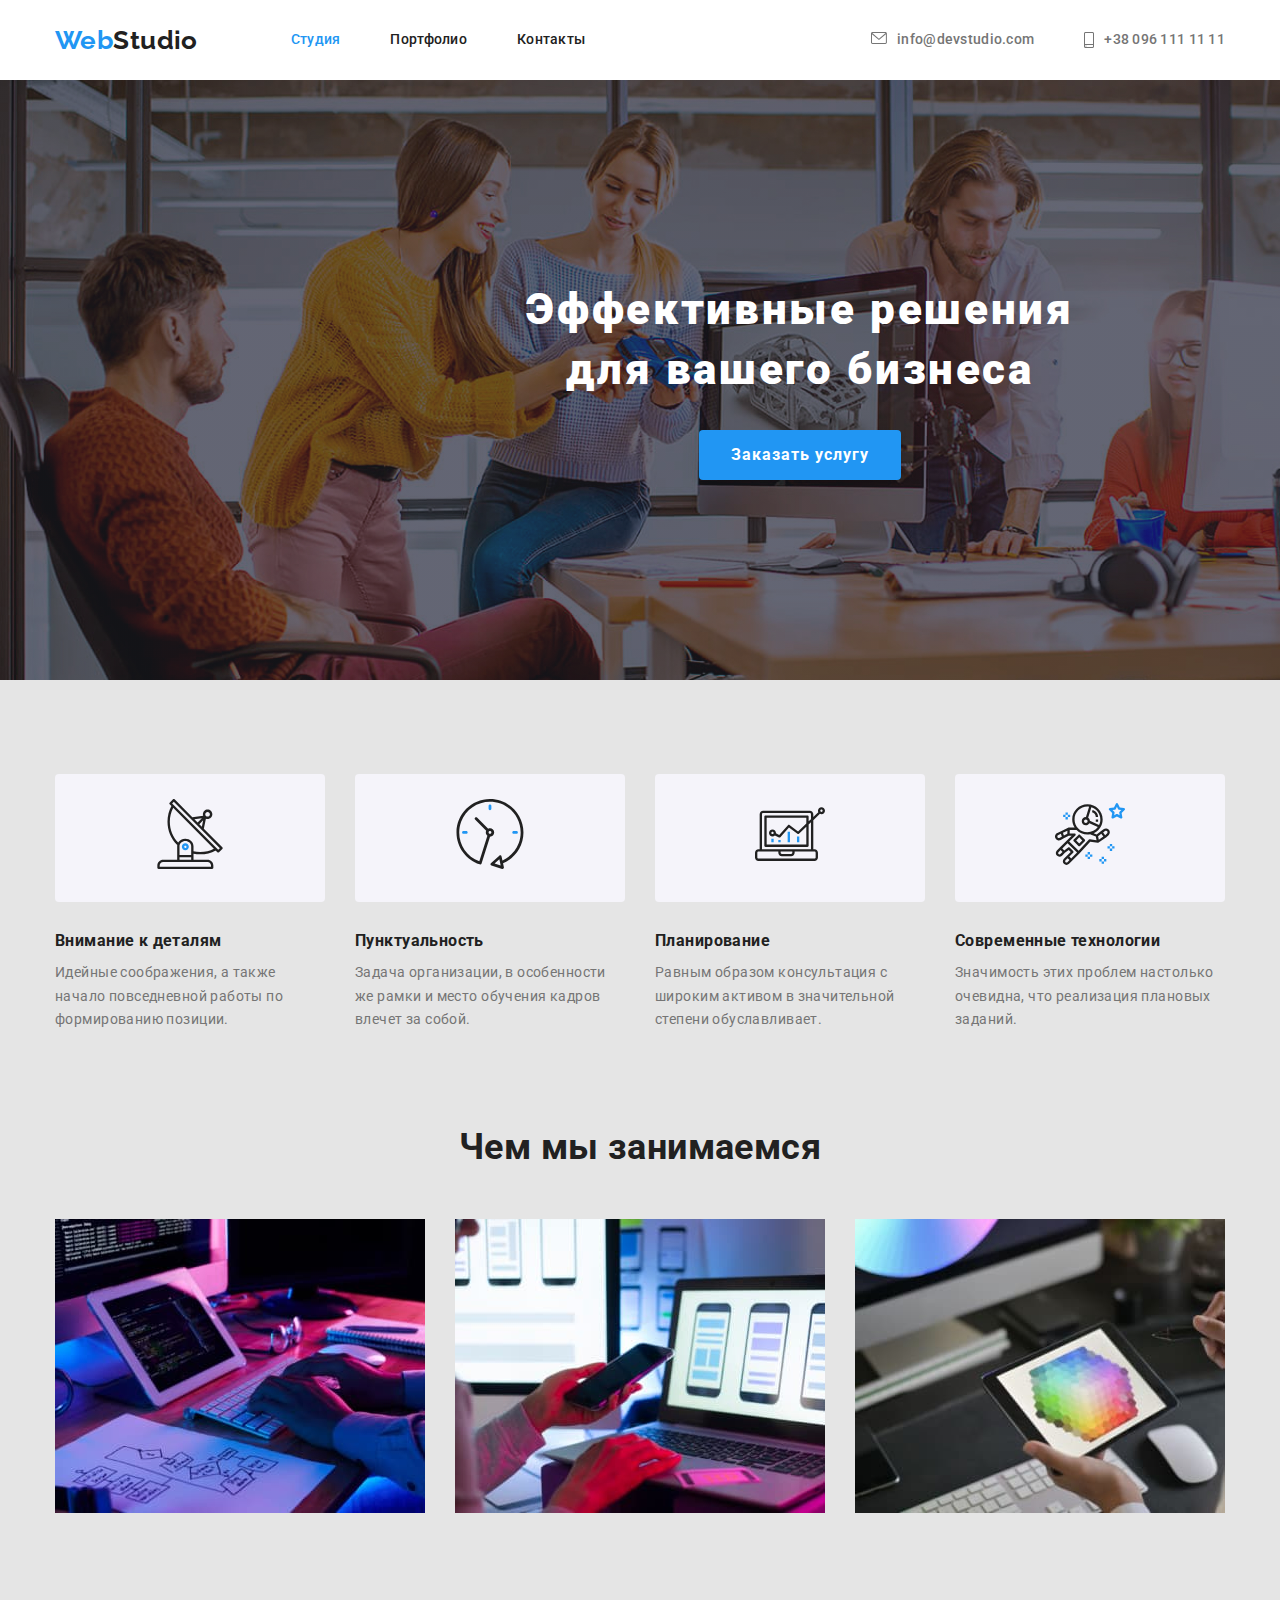
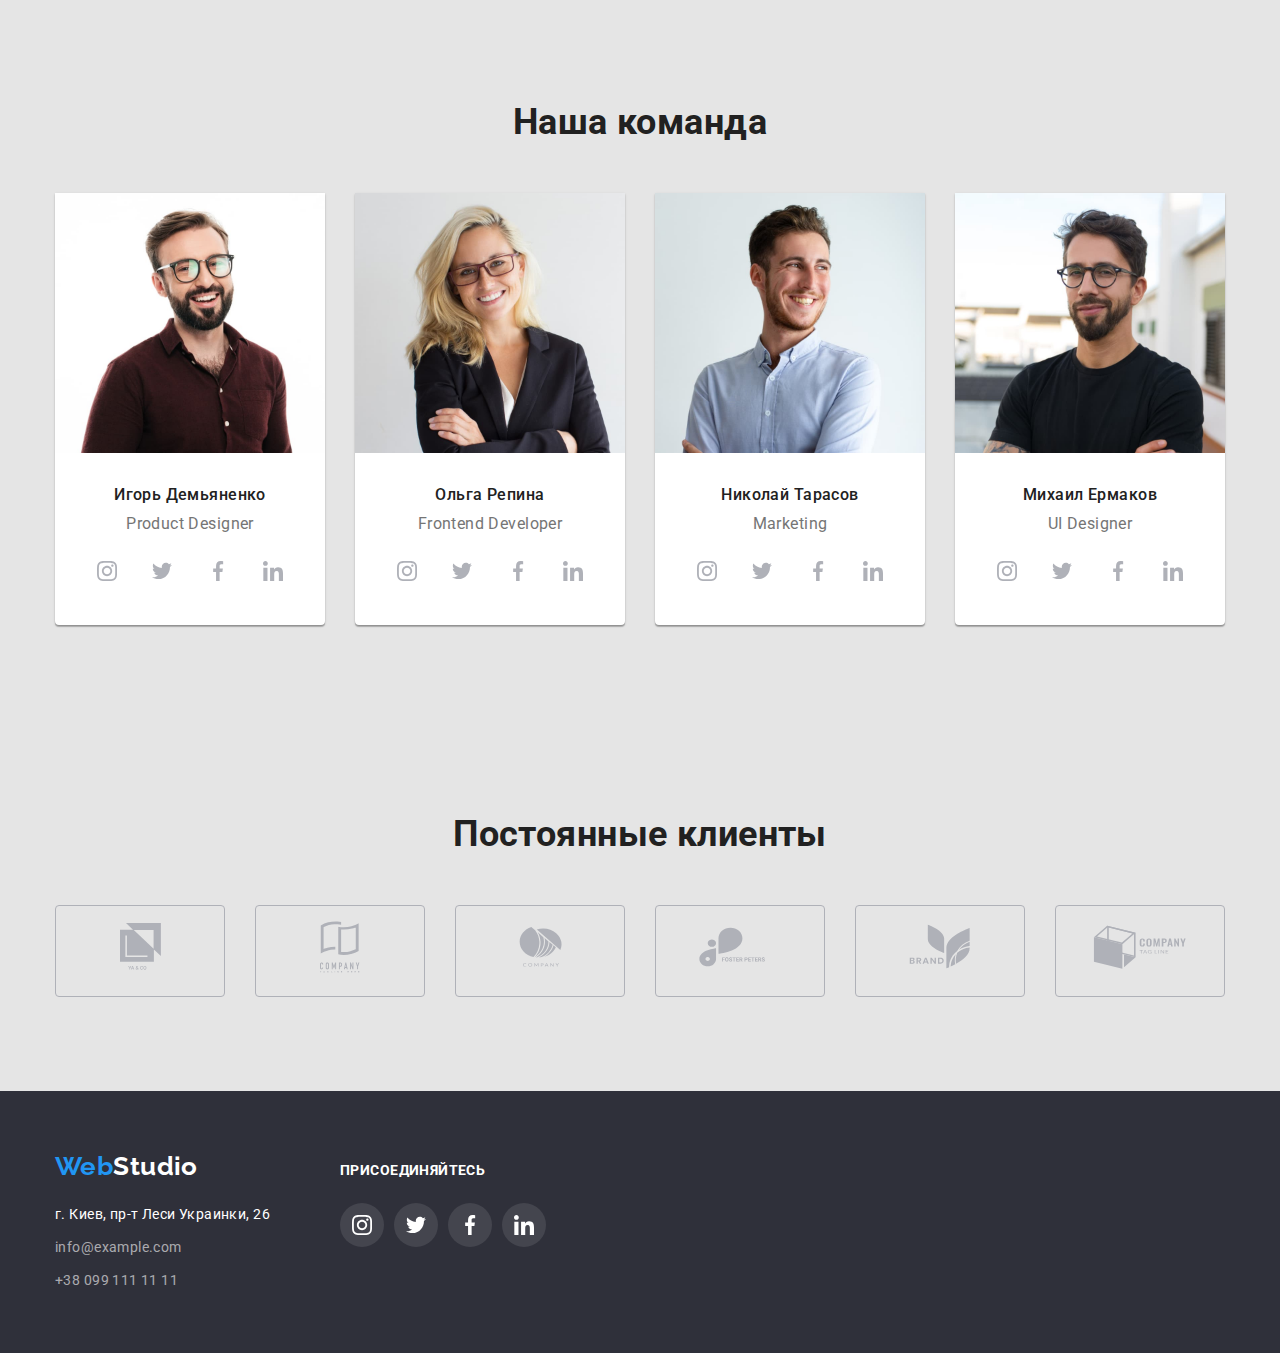
==== index.html @ 5de12aaf "Скопированы файлы из дз№4" ====
<!DOCTYPE html>
<html lang="ru">
  <head>
    <meta charset="UTF-8" />
    <meta http-equiv="X-UA-Compatible" content="IE=edge" />
    <meta name="viewport" content="width=device-width, initial-scale=1.0" />
    <title>WebStudio</title>
    <link rel="preconnect" href="https://fonts.googleapis.com" />
    <link rel="preconnect" href="https://fonts.gstatic.com" crossorigin />
    <link
      href="https://fonts.googleapis.com/css2?family=Raleway:wght@600&family=Roboto:wght@400;500;700;900&display=swap"
      rel="stylesheet"
    />
    <link rel="stylesheet" href="./css/style.css" />
  </head>
  <body>
    <!-- header -->
    <header class="header">
      <div class="container header-nav">
        <nav class="nav">
          <a href="" lang="en" class="logo-header">
            <span class="logo-decor">Web</span>Studio</a
          >
          <ul class="nav-list">
            <li><a href="" class="nav-link current">Студия</a></li>
            <li><a href="./portfolio.html" class="nav-link">Портфолио</a></li>
            <li><a href="" class="nav-link">Контакты</a></li>
          </ul>
        </nav>

        <ul class="cotacts-list">
          <li>
            <a href="" class="nav-communication">
              <svg class="icon-envelope" width="16px" height="12px">
                <use href="img/sprite.svg#icon-envelope"></use>
              </svg>
              info@devstudio.com</a
            >
          </li>
          <li>
            <a href="" class="nav-communication">
              <svg class="icon-tel" width="10px" height="16px">
                <use href="./img/sprite.svg#icon-smartphone"></use>
              </svg>
              +38 096 111 11 11</a
            >
          </li>
        </ul>
      </div>
    </header>
    <!-- Main -->
    <main>
      <section class="hero">
        <h1 class="hero-title">
          Эффективные решения <br />
          для вашего бизнеса
        </h1>
        <button class="hero-button">Заказать услугу</button>
      </section>
      <!-- Особенности -->
      <section class="section our-feathers">
        <div class="container">
          <!-- <h2 class="feature-tittle">Особенности</h2> -->
          <ul class="feature-list">
            <li>
              <div class="icon-feature-container">
                <svg class="icon-feature icon-antena">
                  <use href="./img/sprite.svg#icon-antenna_1"></use>
                </svg>
              </div>
              <h3 class="feature-list-title">Внимание к деталям</h3>
              <p class="feature-info">
                Идейные соображения, а также начало повседневной работы по
                формированию позиции.
              </p>
            </li>
            <li>
              <div class="icon-feature-container">
                <svg class="icon-feature icon-clock">
                  <use href="./img/sprite.svg#icon-clock_1"></use>
                </svg>
              </div>
              <h3 class="feature-list-title">Пунктуальность</h3>
              <p class="feature-info">
                Задача организации, в особенности же рамки и место обучения
                кадров влечет за собой.
              </p>
            </li>
            <li>
              <div class="icon-feature-container">
                <svg class="icon-feature icon-diagram">
                  <use href="./img/sprite.svg#icon-diagram_1"></use>
                </svg>
              </div>
              <h3 class="feature-list-title">Планирование</h3>
              <p class="feature-info">
                Равным образом консультация с широким активом в значительной
                степени обуславливает.
              </p>
            </li>
            <li>
              <div class="icon-feature-container">
                <svg class="icon-feature icon-astronaut">
                  <use href="./img/sprite.svg#icon-astronaut_1"></use>
                </svg>
              </div>
              <h3 class="feature-list-title">Современные технологии</h3>
              <p class="feature-info">
                Значимость этих проблем настолько очевидна, что реализация
                плановых заданий.
              </p>
            </li>
          </ul>
        </div>
      </section>
      <!--Чем мы занимаемя-->
      <section class="section our-lessons">
        <div class="container">
          <h2 class="lessons-titile">Чем мы занимаемся</h2>
          <ul class="lessons-list">
            <li><img src="./img/foto1.jpg" alt="Компьютер" width="370" /></li>
            <li><img src="./img/foto2.jpg" alt="Телефон" width="370" /></li>
            <li><img src="./img/foto3.jpg" alt="Планшет" width="370" /></li>
          </ul>
        </div>
      </section>
      <!-- Наша Команда -->
      <section class="section our-team">
        <div class="container">
          <h2 class="team-title">Наша команда</h2>

          <ul class="team-list">
            <li class="list-item-worker">
              <div class="foto-container">
                <img src="./img/human1.jpg" alt="Игорь" width="270" />
              </div>
              <div class="name-info-container">
                <h3 class="team-name">Игорь Демьяненко</h3>
                <p lang="en" class="name-info">Product Designer</p>
                <ul class="sochial-icon-list">
                  <li class="sochial-icon-link">
                    <a href="">
                      <svg class="sochial-icon-link-svg">
                        <use href="./img/sprite.svg#icon-instagram"></use>
                      </svg>
                    </a>
                  </li>
                  <li class="sochial-icon-link">
                    <a href="">
                      <svg class="sochial-icon-link-svg">
                        <use href="./img/sprite.svg#icon-twitter"></use>
                      </svg>
                    </a>
                  </li>
                  <li class="sochial-icon-link">
                    <a href="">
                      <svg class="sochial-icon-link-svg">
                        <use href="./img/sprite.svg#icon-facebook"></use>
                      </svg>
                    </a>
                  </li>
                  <li class="sochial-icon-link">
                    <a href="">
                      <svg class="sochial-icon-link-svg">
                        <use href="./img/sprite.svg#icon-linkedin"></use>
                      </svg>
                    </a>
                  </li>
                </ul>
              </div>
            </li>
            <li class="list-item-worker">
              <div class="foto-container">
                <img src="./img/human2.jpg" alt="Ольга" width="270" />
              </div>
              <div class="name-info-container">
                <h3 class="team-name">Ольга Репина</h3>
                <p lang="en" class="name-info">Frontend Developer</p>
                <ul class="sochial-icon-list">
                  <li class="sochial-icon-link">
                    <a href="">
                      <svg class="sochial-icon-link-svg">
                        <use href="./img/sprite.svg#icon-instagram"></use>
                      </svg>
                    </a>
                  </li>
                  <li class="sochial-icon-link">
                    <a href="">
                      <svg class="sochial-icon-link-svg">
                        <use href="./img/sprite.svg#icon-twitter"></use>
                      </svg>
                    </a>
                  </li>
                  <li class="sochial-icon-link">
                    <a href="">
                      <svg class="sochial-icon-link-svg">
                        <use href="./img/sprite.svg#icon-facebook"></use>
                      </svg>
                    </a>
                  </li>
                  <li class="sochial-icon-link">
                    <a href="">
                      <svg class="sochial-icon-link-svg">
                        <use href="./img/sprite.svg#icon-linkedin"></use>
                      </svg>
                    </a>
                  </li>
                </ul>
              </div>
            </li>
            <li class="list-item-worker">
              <div class="foto-container">
                <img src="./img/human3.jpg" alt="Николай" width="270" />
              </div>
              <div class="name-info-container">
                <h3 class="team-name">Николай Тарасов</h3>
                <p lang="en" class="name-info">Marketing</p>
                <ul class="sochial-icon-list">
                  <li class="sochial-icon-link">
                    <a href="">
                      <svg class="sochial-icon-link-svg">
                        <use href="./img/sprite.svg#icon-instagram"></use>
                      </svg>
                    </a>
                  </li>
                  <li class="sochial-icon-link">
                    <a href="">
                      <svg class="sochial-icon-link-svg">
                        <use href="./img/sprite.svg#icon-twitter"></use>
                      </svg>
                    </a>
                  </li>
                  <li class="sochial-icon-link">
                    <a href="">
                      <svg class="sochial-icon-link-svg">
                        <use href="./img/sprite.svg#icon-facebook"></use>
                      </svg>
                    </a>
                  </li>
                  <li class="sochial-icon-link">
                    <a href="">
                      <svg class="sochial-icon-link-svg">
                        <use href="./img/sprite.svg#icon-linkedin"></use>
                      </svg>
                    </a>
                  </li>
                </ul>
              </div>
            </li>
            <li class="list-item-worker">
              <div class="foto-container">
                <img src="./img/human4.jpg" alt="Михаил" width="270" />
              </div>
              <div class="name-info-container">
                <h3 class="team-name">Михаил Ермаков</h3>
                <p lang="en" class="name-info">UI Designer</p>
                <ul class="sochial-icon-list">
                  <li class="sochial-icon-link">
                    <a href="https://www.instagram.com/">
                      <svg class="sochial-icon-link-svg">
                        <use href="./img/sprite.svg#icon-instagram"></use>
                      </svg>
                    </a>
                  </li>
                  <li class="sochial-icon-link">
                    <a href="">
                      <svg class="sochial-icon-link-svg">
                        <use href="./img/sprite.svg#icon-twitter"></use>
                      </svg>
                    </a>
                  </li>
                  <li class="sochial-icon-link">
                    <a href="">
                      <svg class="sochial-icon-link-svg">
                        <use href="./img/sprite.svg#icon-facebook"></use>
                      </svg>
                    </a>
                  </li>
                  <li class="sochial-icon-link">
                    <a href="">
                      <svg class="sochial-icon-link-svg">
                        <use href="./img/sprite.svg#icon-linkedin"></use>
                      </svg>
                    </a>
                  </li>
                </ul>
              </div>
            </li>
          </ul>
        </div>
      </section>
      <section>
        <div class="container regular-customers">
          <h2 class="regular-customers-title">Постоянные клиенты</h2>
          <ul class="regular-customers-list">
            <li class="regular-customers-item">
              <a href="">
                <svg
                  class="regular-customers-item-svg"
                  width="41px"
                  height="47px"
                >
                  <use href="./img/sprite.svg#icon-comp-logo1"></use>
                </svg>
              </a>
            </li>
            <li class="regular-customers-item">
              <a href="">
                <svg
                  class="regular-customers-item-svg"
                  width="40px"
                  height="52px"
                >
                  <use href="./img/sprite.svg#icon-comp-logo2"></use>
                </svg>
              </a>
            </li>
            <li class="regular-customers-item">
              <a href="">
                <svg
                  class="regular-customers-item-svg"
                  width="43px"
                  height="41px"
                >
                  <use href="./img/sprite.svg#icon-comp-logo3"></use>
                </svg>
              </a>
            </li>
            <li class="regular-customers-item">
              <a href="">
                <svg
                  class="regular-customers-item-svg"
                  width="84px"
                  height="40px"
                >
                  <use href="./img/sprite.svg#icon-comp-logo4"></use>
                </svg>
              </a>
            </li>
            <li class="regular-customers-item">
              <a href="">
                <svg
                  class="regular-customers-item-svg"
                  width="62px"
                  height="45px"
                >
                  <use href="./img/sprite.svg#icon-comp-logo5"></use>
                </svg>
              </a>
            </li>
            <li class="regular-customers-item">
              <a href="">
                <svg
                  class="regular-customers-item-svg"
                  width="94px"
                  height="44px"
                >
                  <use href="./img/sprite.svg#icon-comp-logo6"></use>
                </svg>
              </a>
            </li>
          </ul>
        </div>
      </section>
    </main>
    <!-- footer -->
    <footer class="footer">
      <div class="container general-container-footer">
        <div class="first-container-footer">
          <a href="" lang="en" class="logo-footer">
            <span class="logo-decor">Web</span>Studio</a
          >
          <address class="adress">
            <ul class="adress-list">
              <li class="adress-offline">г. Киев, пр-т Леси Украинки, 26</li>
              <li class="adress-online">info@example.com</li>
              <li class="adress-online">+38 099 111 11 11</li>
            </ul>
          </address>
        </div>
        <div class="second-container-footer">
          <p class="second-container-footer-title">присоединяйтесь</p>
          <ul class="sochial-icon-list">
            <li class="sochial-icon-link sochial-icon-link-footer">
              <a href="https://www.instagram.com/">
                <svg class="sochial-icon-link-svg sochial-icon-link-svg-footer">
                  <use href="./img/sprite.svg#icon-instagram"></use>
                </svg>
              </a>
            </li>
            <li class="sochial-icon-link sochial-icon-link-footer">
              <a href="">
                <svg class="sochial-icon-link-svg sochial-icon-link-svg-footer">
                  <use href="./img/sprite.svg#icon-twitter"></use>
                </svg>
              </a>
            </li>
            <li class="sochial-icon-link sochial-icon-link-footer">
              <a href="">
                <svg class="sochial-icon-link-svg sochial-icon-link-svg-footer">
                  <use href="./img/sprite.svg#icon-facebook"></use>
                </svg>
              </a>
            </li>
            <li class="sochial-icon-link sochial-icon-link-footer">
              <a href="">
                <svg class="sochial-icon-link-svg sochial-icon-link-svg-footer">
                  <use href="./img/sprite.svg#icon-linkedin"></use>
                </svg>
              </a>
            </li>
          </ul>
        </div>
      </div>
    </footer>
    <script>
      const refs = {
        openModalBtn: document.querySelector("[data-open-modal]"),
        closeModalBtn: document.querySelector("[data-close-modal]"),
        backdrop: document.querySelector("[data-backdrop]"),
      };

      refs.openModalBtn.addEventListener("click", toggleModal);
      refs.closeModalBtn.addEventListener("click", toggleModal);

      refs.backdrop.addEventListener("click", logBackdropClick);

      function toggleModal() {
        refs.backdrop.classList.toggle("is-hidden");
      }

      function logBackdropClick() {
        console.log("Это клик в бекдроп");
      }
    </script>
  </body>
</html>
---- css/style.css ----
/* Палитра цветов
Accent #2196F3
title color #212121
Secondary color #757575
white #FFFFFF
second bg color #E5E5E5
third bg color #2F303A
mail tel color rgba(255, 255, 255, 0.6)
bgcolor button portfolio #F5F4FA


*/

/* Указываем box sizing */
*,
*::before,
*::after {
    box-sizing: border-box;
}

/* Убираем внутренние отступы */
ul,
ol {
    padding: 0;
}

/* Убираем внешние отступы */
body,
h1,
h2,
h3,
h4,
p,
ul,
ol,
li,
figure,
figcaption,
blockquote,
dl,
dd {
    margin: 0;
}

/* Выставляем основные настройки по-умолчанию для body */
body {
    min-height: 100vh;
    scroll-behavior: smooth;
    text-rendering: optimizeSpeed;
    line-height: 1.5;
}

/* Удаляем стандартную стилизацию для всех ul и il, у которых есть атрибут class*/
ul[class],
ol[class] {
    list-style: none;
}

/* Элементы a, у которых нет класса, сбрасываем до дефолтных стилей */
a:not([class]) {
    text-decoration-skip-ink: auto;
}

/* Упрощаем работу с изображениями */
img {
    max-width: 100%;
    display: block;
}

/* Указываем понятную периодичность в потоке данных у article*/
article>*+* {
    margin-top: 1em;
}

/* Наследуем шрифты для инпутов и кнопок */
input,
button,
textarea,
select {
    font: inherit;
}

/* Удаляем все анимации и переходы для людей, которые предпочитай их не использовать */
@media (prefers-reduced-motion: reduce) {
    * {
        animation-duration: 0.01ms !important;
        animation-iteration-count: 1 !important;
        transition-duration: 0.01ms !important;
        scroll-behavior: auto !important;
    }
}

:root{
    --primary-text-color: #212121;
    --Secondary-text-color:#757575;
    --white: #FFFFFF;
    --second-bgcolor: #E5E5E5;
    --third-bgcolor: #2F303A;
    --mail-tel-color: rgba(255, 255, 255, 0.6);
    --accent-color: #2196F3;
    --button-bgcolor: #F5F4FA;
    --icon-color: #AFB1B8;
    --bgcolor-icon-footer: rgba(255, 255, 255, 0.1);
}
a{
    text-decoration: none;
  
}

body{
    color: var(--primary-text-color);

    font-size: 14px;
    font-family: Roboto, sans-serif;
    line-height: 1.71;
    letter-spacing: 0.03em;
        
/* Шапка */
}
.logo-header, .logo-footer{
        color: var(--primary-text-color);

        font-family: Raleway, sans-serif;
        font-weight: 700;
        font-size: 26px;
        line-height: 1.19;


    }
    .logo-header{
        margin-right: 93px;
    }
.header-nav{
    display: flex;

}
.logo-decor{
    color: var(--accent-color)
}
.nav{
    display: flex;
    align-items: center;
}
/* .nav-list .nav-link:not(:last-child){
    margin-left: 50px;
} */
.nav-list{
    display: flex;

}
.nav-link, .nav-communication{
    color: var(--primary-text-color);
    
    font-weight: 500;
    line-height: 1.14;
    letter-spacing: 0.02em;

    display: block;
    padding: 32px 0;   

}

.current{
    color: var(--accent-color)
}
.header ul :hover, .header ul :focus{
    color: var(--accent-color)
}
.cotacts-list {
    display: flex;
margin-left: auto;

  
}
.nav-communication{
    display: flex;
    color: var(--Secondary-text-color);
  
    font-weight: 500;
    line-height: 1.14;
    letter-spacing: 0.02em;

}
.icon-envelope,
.icon-tel {
    display: inline-flex;
    margin-right: 10px;
    fill: currentColor;
}
.nav-list li:not(:first-child) {
    margin-left: 50px;
}
.cotacts-list li+li{
    margin-left: 50px;
}

/* Main index */
main{
    background-color: var(--second-bgcolor);
}
.container{
    width: 1200px;
    margin-left: auto;
    margin-right: auto;
    
    padding: 0 15px;
}
.our-lessons, .our-team, .portfolio,
.regular-customers{
    padding-top: 94px;
    padding-bottom: 94px; ;
}
.our-feathers{
    padding-top: 94px;

}
/* hero */
.hero{
background-image: linear-gradient(to right, rgba(47, 48, 58, 0.4), rgba(47, 48, 58, 0.4)), 
url(../img/bgimg.jpg);
background-repeat: no-repeat;
width: 1600px;
height: 600px;
margin: 0 auto;
    padding: 200px 0;
}
.hero-title {
    color: var(--white);
    


    font-weight: 900;
    font-size: 44px;
    line-height: 1.36;
    text-align: center;
    letter-spacing: 0.06em;

    
    margin-bottom: 30px;
}
.hero-button{
    background-color: var(--accent-color);
    color: var(--white);

      
    font-family: Roboto,
    sans-serif;
    font-weight: 700;
    font-size: 16px;
    line-height: 1.88;
    letter-spacing: 0.06em;

    cursor: pointer;
    box-shadow: 0px 4px 4px rgba(0, 0, 0, 0.15);
    border-radius: 4px;
    border: none;
    padding: 10px 32px;
    margin-left: auto;
    margin-right: auto ;
    
    display: block;
}

/*Особенности  */
.feature-list{
    display: flex;
}
.icon-feature {
    width: 70px;
    height: 70px;
}

.icon-feature-container {
    padding: 25px 100px;
    background-color: var(--button-bgcolor);
    border-radius: 4px;
    margin-bottom: 30px;
}
.feature-list li:not(:last-child){
  margin-right: 30px;
}
.feature-list-title{
    color: var(--primary-text-color);

    font-weight: 700;
    line-height: 1.14;
    }

.feature-info{
    color: var(--Secondary-text-color);

    margin-top: 10px;

}
.lessons-titile, .team-title, .regular-customers-title{
    color: var(--primary-text-color) ;

    font-weight: 700;
    font-size: 36px;
    line-height: 1.17;
    text-align: center;

    margin-bottom: 50px;
}



/*Чем мы занимаемся  */
.lessons-list{
    display: flex;
}
.lessons-list li:not(:last-child){
    margin-right: 30px;
}


/* Наша команда */
.list-item-worker:not(:last-child){
    margin-right: 30px;
}

.list-item-worker{
    background: var(--white);   
    box-shadow: 0px 1px 3px rgba(0, 0, 0, 0.12),
    0px 1px 1px rgba(0, 0, 0, 0.14),
    0px 2px 1px rgba(0, 0, 0, 0.2);

    border-radius: 0px 0px 4px 4px;
}
.team-list{
    display: flex;
}
.team-name{
    color: var(--primary-text-color);

    font-weight: 500;
    font-size: 16px;
    line-height: 1.19;
    text-align: center;

}
.name-info{
    color: var(--Secondary-text-color);

    font-size: 16px;
    line-height: 1.19;
    text-align: center;

    margin-top: 10px;
}
.name-info-container{
    padding: 32px 30px;
}
.sochial-icon-list {
    display: flex;
    margin-top: 16px;
    justify-content: space-between;

}

.sochial-icon-link {
    display: flex;
    width: 44px;
    height: 44px;

    justify-content: center;
    align-items: center;
    border-radius: 50%;
}

.sochial-icon-link a {
    display: flex;
}

.sochial-icon-link:hover {
    background-color: var(--accent-color);

    cursor: pointer;
}

.sochial-icon-link:hover .sochial-icon-link-svg {
    fill: var(--white);
}

.sochial-icon-link-svg {

    width: 20px;
    height: 20px;
    fill: var(--icon-color);
    margin: auto;
}


/* Постоянные клиенты */
.regular-customers-list {
    display: flex;
    justify-content: space-between;

}

.regular-customers-item {
    display: flex;
    justify-content: center;
    align-items: center;

    width: 170px;
    height: 92px;
    border: 1px solid var(--icon-color);
    box-sizing: border-box;
    border-radius: 4px;

}

.regular-customers-item-svg {
    fill: currentColor
}

.regular-customers-item a {
    color: var(--icon-color);
}

.regular-customers-item:hover,
.regular-customers-item:hover .regular-customers-item-svg {
    border-color: var(--accent-color);
    color: var(--accent-color);
    cursor: pointer;
}

.regular-customers-item:focus,
.regular-customers-item:focus .regular-customers-item-svg {
    border-color: var(--accent-color);
    color: var(--accent-color);
    cursor: pointer;
}
/* footer */
.footer{
    background-color: var(--third-bgcolor);

    padding: 60px 0;
}
.logo-footer{
    color: var(--white);
}
.adress{
    font-family: Roboto, sans-serif;
    font-style: normal;
    font-weight: 400;
    font-size: 14px;
    line-height: 1.71;
}
.adress-offline{
    color: var(--white);

    margin-top: 20px;
}
.adress-online{
    color: var(--mail-tel-color);

    margin-top: 9px;
}
.icon-list-footer {
    display: flex;
}

.icon-link-footer-svg {
    width: 20px;
    height: 20px;
}

.icon-link-footer {
    width: 44px;
    height: 44px;
    background-color: teal;
}

.general-container-footer {
    display: flex;
    align-items: baseline;
}

.second-container-footer {
    margin-left: 70px;
}

.second-container-footer-title {
    margin-bottom: 20px;
    font-size: 14px;
    font-weight: 700;

    text-transform: uppercase;
    color: var(--white);
}

.sochial-icon-link-svg-footer {
    fill: var(--white);

}

.sochial-icon-link-footer {
    background-color: var(--bgcolor-icon-footer);
}

.sochial-icon-link-footer:not(:last-child) {
    margin-right: 10px;
}


/* main portfolio */
.list-search{
    display: flex;
    justify-content: center;
    margin-bottom: 50px;
}
.list-search li:not(:last-child){
    margin-right: 8px;
}
.search-btn{
    border: none;
    background-color: var(--button-bgcolor);
    background: #F5F4FA;
    border-radius: 4px;

    font-family: 'Roboto';
    font-style: normal;
    font-weight: 500;
    font-size: 16px;
    line-height: 1.62;
    letter-spacing: 0.03em;

    padding: 6px 22px;
}
.search-btn:hover, .search-btn:focus{
    background-color: var(--accent-color);
    color: var(--white);
}
.portfolio-card{
    background-color: var(--white);
    
    width: calc((100% - 60px) / 3);
    border: 1px solid #EEEEEE;
   
    margin-right: 30px;
    margin-bottom: 30px;
}
.portfolio-card:nth-child(3n){
    margin-right: 0;
}
.portfolio-card:nth-last-child(-n+3){
    margin-bottom: 0;
}
.list-portfolio{
    display: flex;
    flex-wrap: wrap;
   
}
.card-title{
    color: var(--primary-text-color);
 
    font-size: 18px;
    line-height: 2.00;
    letter-spacing: 0.06em;

    margin-top: 20px;
}
.card-info{
    color: var(--Secondary-text-color);

    font-size: 16px;
    line-height: 1.88;

    margin-top: 4px;
}
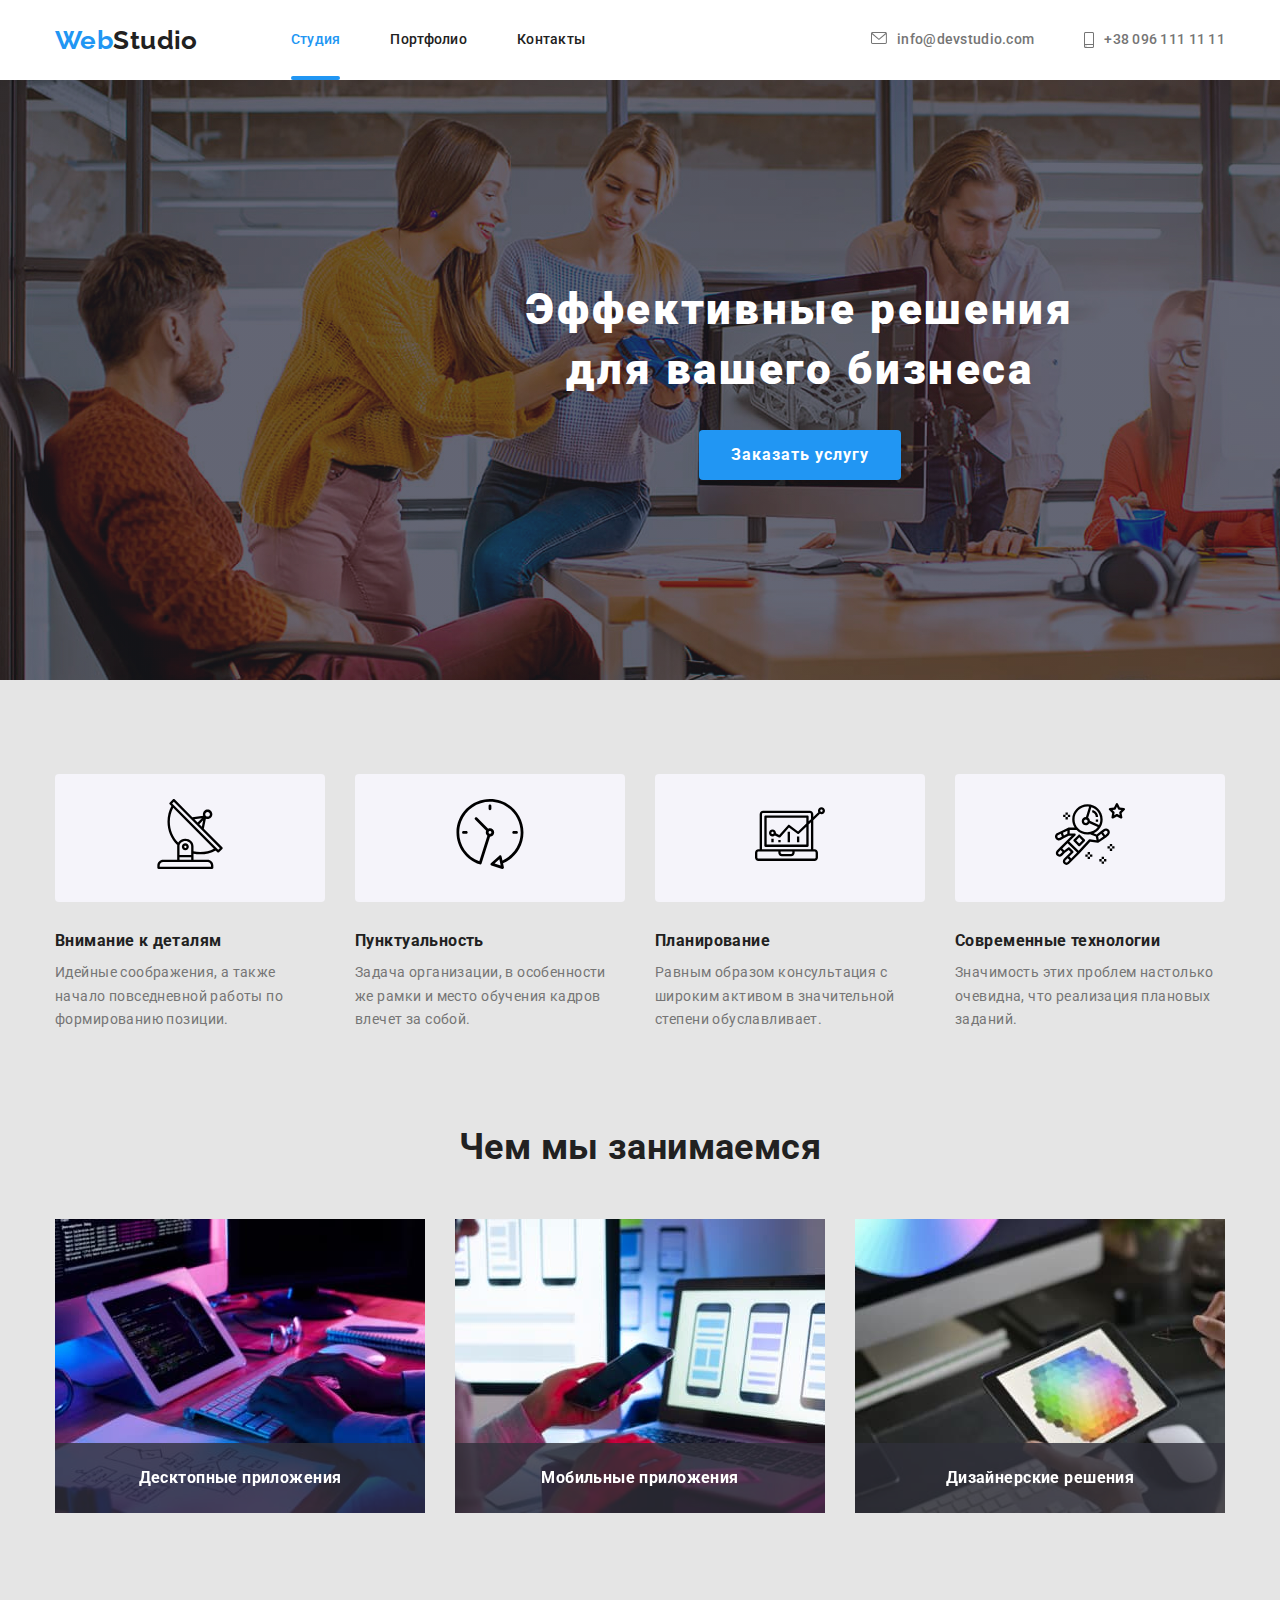
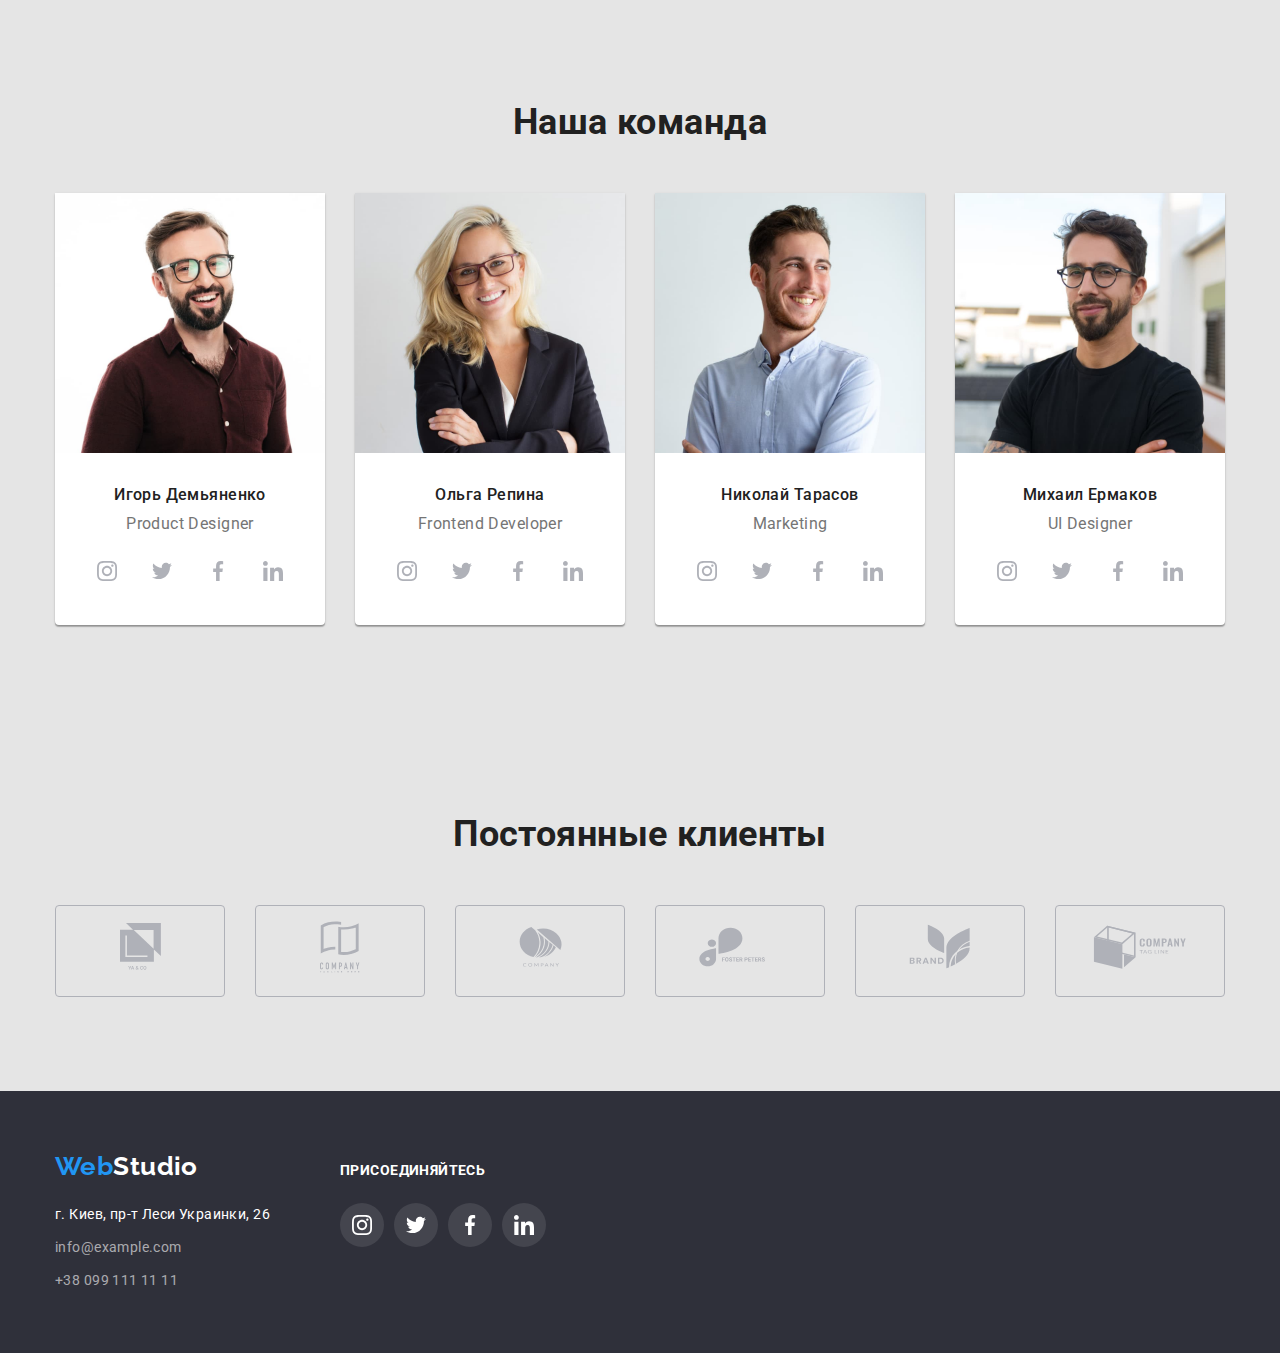
==== commit d31ec58c: "Сделано все кроме анимаций" ====
--- a/index.html
+++ b/index.html
@@ -55,12 +55,21 @@
           Эффективные решения <br />
           для вашего бизнеса
         </h1>
-        <button class="hero-button">Заказать услугу</button>
+        <button class="hero-button" data-open-modal>Заказать услугу</button>
+        <div class="backdrop is-hidden" data-backdrop>
+          <div class="modal-hero-btn">
+            <button class="modal-close" data-close-modal>
+              <svg class="modal-close-svg" width="11px" height="11px">
+                <use href="./img/sprite.svg#icon-cross"></use>
+              </svg>
+            </button>
+          </div>
+        </div>
       </section>
       <!-- Особенности -->
       <section class="section our-feathers">
         <div class="container">
-          <!-- <h2 class="feature-tittle">Особенности</h2> -->
+          <h2 class="feature-tittle">Особенности</h2>
           <ul class="feature-list">
             <li>
               <div class="icon-feature-container">
@@ -118,9 +127,24 @@
         <div class="container">
           <h2 class="lessons-titile">Чем мы занимаемся</h2>
           <ul class="lessons-list">
-            <li><img src="./img/foto1.jpg" alt="Компьютер" width="370" /></li>
-            <li><img src="./img/foto2.jpg" alt="Телефон" width="370" /></li>
-            <li><img src="./img/foto3.jpg" alt="Планшет" width="370" /></li>
+            <li>
+              <img src="./img/foto1.jpg" alt="Компьютер" width="370" />
+              <div class="lessons-info-container">
+                <h3 class="lessons-info">Десктопные приложения</h3>
+              </div>
+            </li>
+            <li>
+              <img src="./img/foto2.jpg" alt="Телефон" width="370" />
+              <div class="lessons-info-container">
+                <h3 class="lessons-info">Мобильные приложения</h3>
+              </div>
+            </li>
+            <li>
+              <img src="./img/foto3.jpg" alt="Планшет" width="370" />
+              <div class="lessons-info-container">
+                <h3 class="lessons-info">Дизайнерские решения</h3>
+              </div>
+            </li>
           </ul>
         </div>
       </section>
@@ -372,9 +396,13 @@
           >
           <address class="adress">
             <ul class="adress-list">
-              <li class="adress-offline">г. Киев, пр-т Леси Украинки, 26</li>
-              <li class="adress-online">info@example.com</li>
-              <li class="adress-online">+38 099 111 11 11</li>
+              <li>
+                <a href="" class="adress-offline"
+                  >г. Киев, пр-т Леси Украинки, 26</a
+                >
+              </li>
+              <li><a href="" class="adress-online">info@example.com</a></li>
+              <li><a href="" class="adress-online">+38 099 111 11 11</a></li>
             </ul>
           </address>
         </div>
@@ -413,6 +441,7 @@
         </div>
       </div>
     </footer>
+    <!-- script -->
     <script>
       const refs = {
         openModalBtn: document.querySelector("[data-open-modal]"),
--- a/css/style.css
+++ b/css/style.css
@@ -102,6 +102,9 @@
     --button-bgcolor: #F5F4FA;
     --icon-color: #AFB1B8;
     --bgcolor-icon-footer: rgba(255, 255, 255, 0.1);
+    --backdrop-color:rgba(0, 0, 0, 0.2);
+    --bgcolor-lessons-info:rgba(47, 48, 58, 0.8);
+    --accent-bgcolor:rgba(33, 150, 243, 0.9);
 }
 a{
     text-decoration: none;
@@ -162,7 +165,18 @@
 }
 
 .current{
+    position: relative;
     color: var(--accent-color)
+}
+.current::after{
+    position:absolute;
+    content: "";
+    display: block;
+    width: 100%;
+    height: 4px;
+    bottom: 0;
+    border-radius: 2px;
+    background-color: var(--accent-color);
 }
 .header ul :hover, .header ul :focus{
     color: var(--accent-color)
@@ -217,13 +231,18 @@
 }
 /* hero */
 .hero{
-background-image: linear-gradient(to right, rgba(47, 48, 58, 0.4), rgba(47, 48, 58, 0.4)), 
-url(../img/bgimg.jpg);
-background-repeat: no-repeat;
-width: 1600px;
-height: 600px;
-margin: 0 auto;
+    background-image: linear-gradient(to right, rgba(47, 48, 58, 0.4), rgba(47, 48, 58, 0.4)), 
+    url(../img/bgimg.jpg);
+    background-repeat: no-repeat;
+    width: 1600px;
+    height: 600px;
+    margin: 0 auto;
     padding: 200px 0;
+}
+.feature-tittle{
+    position: absolute;
+    opacity: 0;
+    pointer-events: none;
 }
 .hero-title {
     color: var(--white);
@@ -261,7 +280,51 @@
     
     display: block;
 }
-
+.backdrop{
+    position: fixed;
+    background-color: var(--backdrop-color);
+    top: 0;
+    left: 0;
+    width: 100%;
+    height: 100%;
+
+}
+.is-hidden{
+    opacity: 0;
+    pointer-events: none;
+}
+.modal-hero-btn{
+position: fixed;
+top: 50%;
+left: 50%;
+transform: translate(-50%, -50%);
+width: 528px;
+height: 581px;
+background-color: var(--white);
+}
+.modal-close{
+    display: flex;    
+    margin-left: auto;
+    cursor: pointer;
+    width: 30px;
+    height: 30px;
+    margin-top: 8px;
+    margin-right: 8px;
+
+    
+
+    border: 1px solid rgba(0, 0, 0, 0.1);
+    box-shadow: 0px 1px 3px rgba(0, 0, 0, 0.12),
+    0px 1px 1px rgba(0, 0, 0, 0.14),
+    0px 2px 1px rgba(0, 0, 0, 0.2);
+    border-radius: 4px;
+    border-radius: 50%;
+}
+.modal-close-svg{
+ 
+
+    margin: auto;
+}
 /*Особенности  */
 .feature-list{
     display: flex;
@@ -313,7 +376,22 @@
 .lessons-list li:not(:last-child){
     margin-right: 30px;
 }
-
+.lessons-list li{
+    position: relative;
+}
+.lessons-info{
+    position: absolute;
+    display: flex;
+    justify-content: center;
+    align-items: center;
+
+    height: 70px;
+    width: 100%;
+    bottom: 0;
+
+    background-color: var(--bgcolor-lessons-info);
+    color: var(--white);
+}
 
 /* Наша команда */
 .list-item-worker:not(:last-child){
@@ -449,29 +527,17 @@
     font-size: 14px;
     line-height: 1.71;
 }
-.adress-offline{
+.adress-offline {
+    display: block;
     color: var(--white);
 
     margin-top: 20px;
 }
-.adress-online{
+.adress-online {
+    display: block;
     color: var(--mail-tel-color);
 
     margin-top: 9px;
-}
-.icon-list-footer {
-    display: flex;
-}
-
-.icon-link-footer-svg {
-    width: 20px;
-    height: 20px;
-}
-
-.icon-link-footer {
-    width: 44px;
-    height: 44px;
-    background-color: teal;
 }
 
 .general-container-footer {
@@ -507,6 +573,7 @@
 
 
 /* main portfolio */
+/* Кнопки поиска */
 .list-search{
     display: flex;
     justify-content: center;
@@ -527,6 +594,7 @@
     font-size: 16px;
     line-height: 1.62;
     letter-spacing: 0.03em;
+    cursor: pointer;
 
     padding: 6px 22px;
 }
@@ -534,11 +602,13 @@
     background-color: var(--accent-color);
     color: var(--white);
 }
+/* Карточки продуктов */
 .portfolio-card{
     background-color: var(--white);
     
     width: calc((100% - 60px) / 3);
     border: 1px solid #EEEEEE;
+
    
     margin-right: 30px;
     margin-bottom: 30px;
@@ -561,7 +631,7 @@
     line-height: 2.00;
     letter-spacing: 0.06em;
 
-    margin-top: 20px;
+
 }
 .card-info{
     color: var(--Secondary-text-color);
@@ -570,4 +640,41 @@
     line-height: 1.88;
 
     margin-top: 4px;
+}
+.partfolio-card-overlay{
+    position: relative;
+
+
+}
+.portfolio-card-name{
+    padding: 20px 24px;
+}
+.card-text{
+    opacity: 0;
+    position: absolute;
+    pointer-events: none;
+    overflow: auto;
+}
+.portfolio-card:hover {
+
+    box-shadow: 0px 1px 1px rgba(0, 0, 0, 0.12),
+    0px 4px 4px rgba(0, 0, 0, 0.06),
+    1px 4px 6px rgba(0, 0, 0, 0.16);
+
+}
+.portfolio-card:hover .card-text{
+
+    display: flex;
+
+
+    padding: 63px 24px;
+    top: 0;
+    width: 100%;
+    height: 100%;
+
+    opacity: 1;
+    color: var(--white);
+    background-color: var(--accent-bgcolor);
+    font-size: 18px;
+    line-height: 1.55;
 }